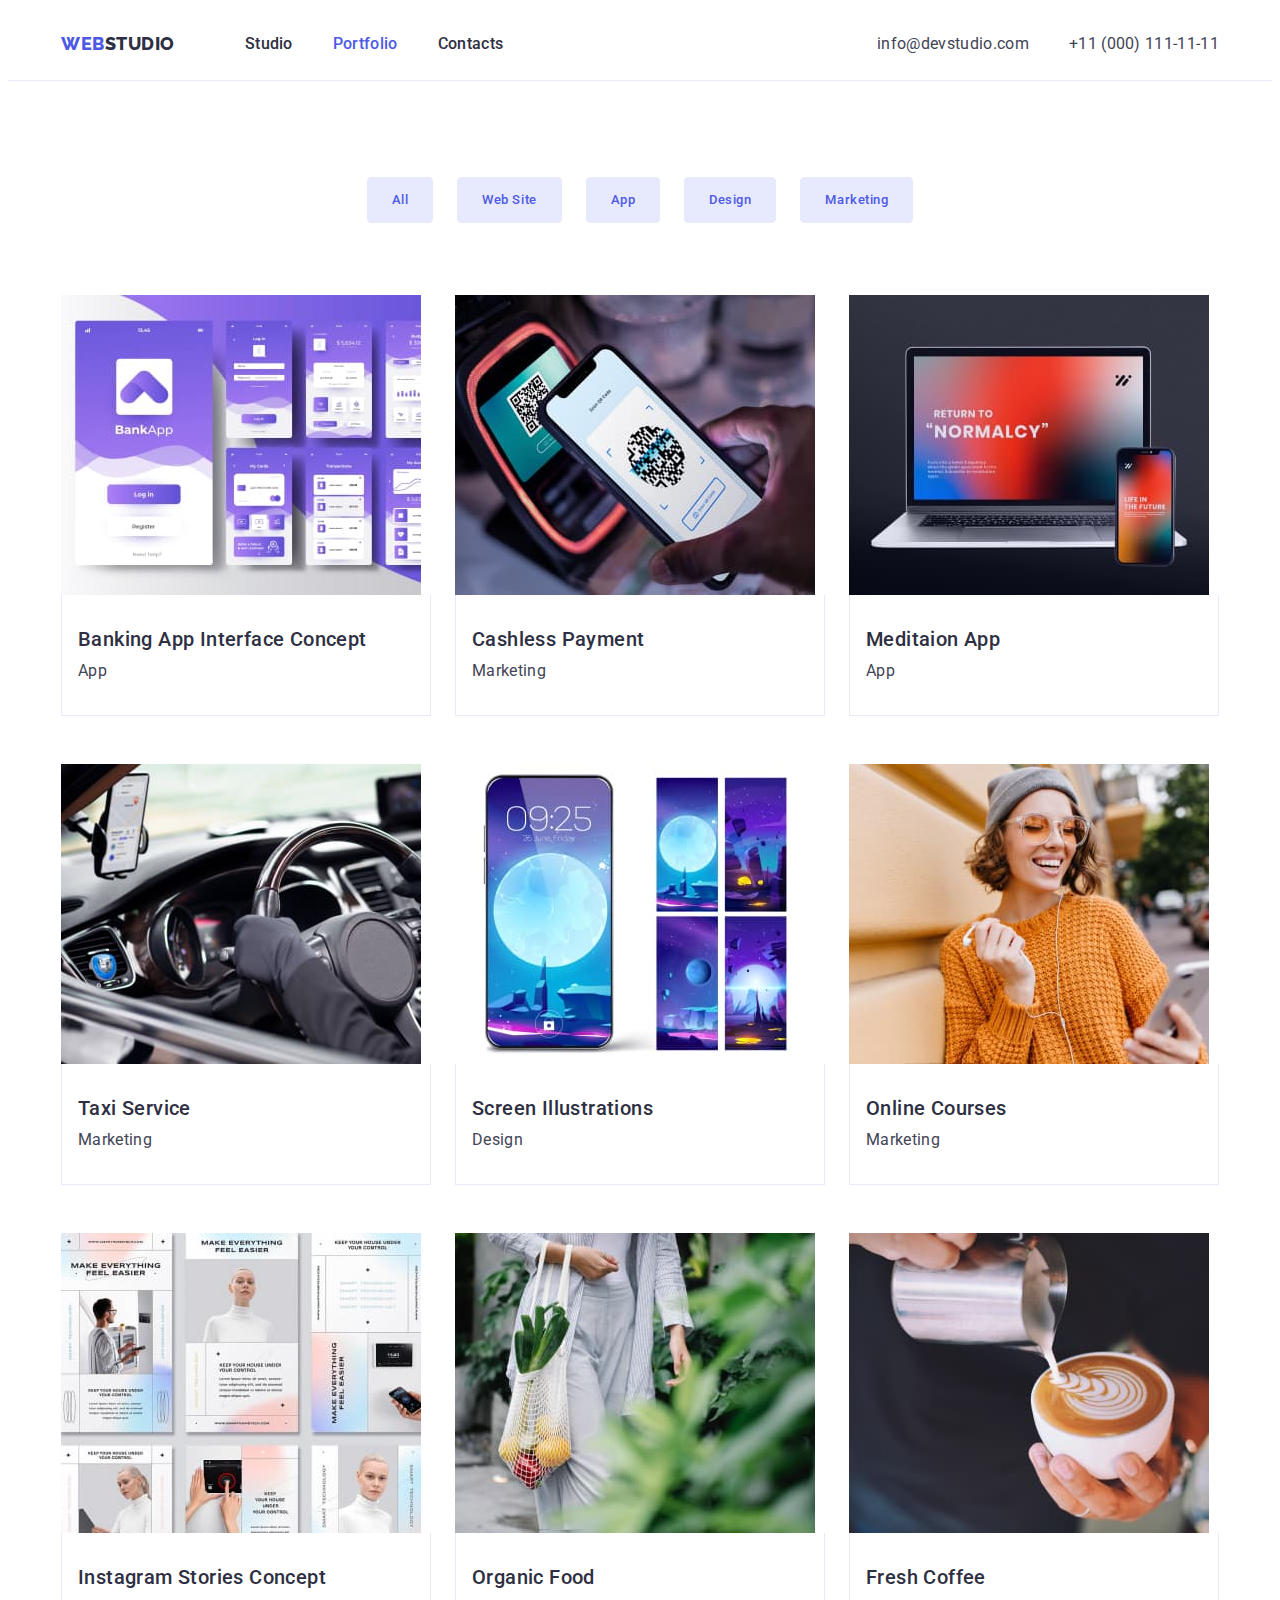
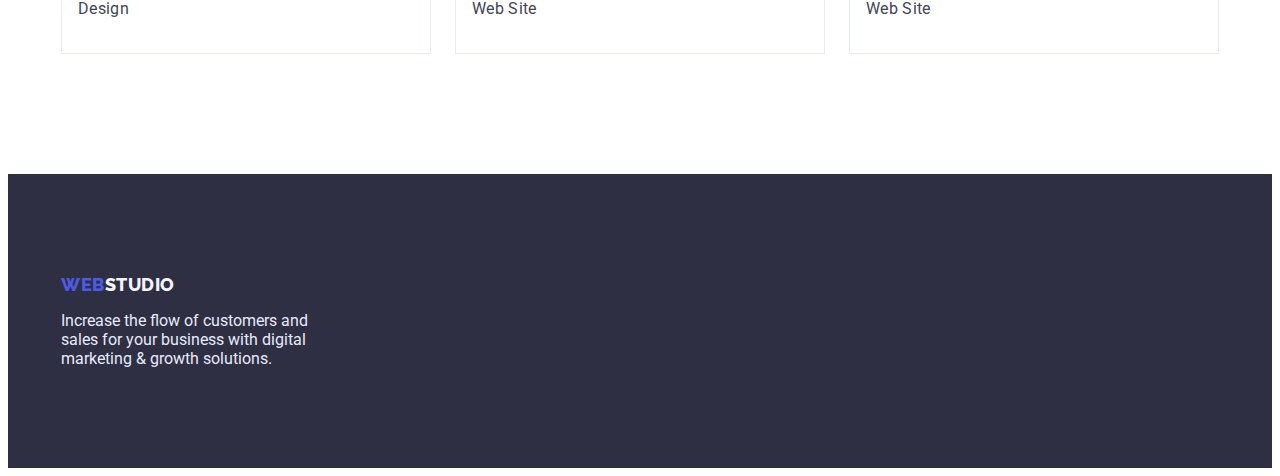
==== portfolio.html @ 72a043bc "Initial commit" ====
<!DOCTYPE html>
<html lang="en">
<head>
    <meta charset="UTF-8">
    <meta http-equiv="X-UA-Compatible" content="IE=edge">
    <meta name="viewport" content="width=device-width, initial-scale=1.0">
    <title>Webstudio</title>
    <link rel="preconnect" href="https://fonts.googleapis.com">
    <link rel="preconnect" href="https://fonts.gstatic.com" crossorigin>
    <link href="https://fonts.googleapis.com/css2?family=Raleway:wght@800&family=Roboto:wght@400;500;700;900&display=swap" rel="stylesheet">
    <link rel="stylesheet" href="https://cdnjs.cloudflare.com/ajax/libs/modern-normalize/1.1.0/modern-normalize.min.css" integrity="sha512-wpPYUAdjBVSE4KJnH1VR1HeZfpl1ub8YT/NKx4PuQ5NmX2tKuGu6U/JRp5y+Y8XG2tV+wKQpNHVUX03MfMFn9Q==" crossorigin="anonymous" referrerpolicy="no-referrer" />
    <link rel="stylesheet" href="./css/styles.css" />
</head>
<body>
   <!-- HEADER -->
   <header class="header">
        <div class="container header-container">
            <nav class="header-nav">
                <a class="header-logo link" href="./index.html">Web<span class="header-logo-span">Studio</span></a>
                <ul class="menu-list">
                    <li class="menu-item list"><a class="menu-link link" href="./index.html">Studio</a></li>
                    <li class="menu-item list"><a class="menu-active link" href="./portfolio.html">Portfolio</a></li>
                    <li class="menu-item list"><a class="menu-link link" href="">Contacts</a></li>
                </ul>
            </nav>
            <address>
        <!-- CONTACTS -->
                <ul class="header-contacts">
                    <li class="contacts-item list"><a class="contacts-link link" href="mailto:info@devstudio.com">info@devstudio.com</a></li>
                    <li class="contacts-item list"><a class="contacts-link link" href="tel:+110001111111">+11 (000) 111-11-11</a></li>            
                </ul>
            </address>
        </div>
    </header>
    <main>
        <section class="filter section">
            <div class="container">
                <h1 class="title-hidden">Portfolio</h1>
        <!-- FILTER -->
                    <ul class="filter-list">
                        <li class="filter-item list"><button class="filter-btn" type="button">All</button></li>
                        <li class="filter-item list"><button class="filter-btn" type="button">Web Site</button></li>
                        <li class="filter-item list"><button class="filter-btn" type="button">App</button></li>
                        <li class="filter-item list"><button class="filter-btn" type="button">Design</button></li>
                        <li class="filter-item list"><button class="filter-btn" type="button">Marketing</button></li>
                    </ul>
        <!-- SECTION -->
                    <ul class="section-list">
                        <li class="section-item list">
                            <img src="./images/portfolio/1.jpg" alt="banking-app" width="360" height="300" />
                            <div class="section-discription">
                                <h2 class="section-subtitle">Banking App Interface Concept</h3>
                                <p class="section-text">App</p>
                            </div>
                        </li>
                        <li class="section-item list">
                            <img src="./images/portfolio/2.jpg" alt="mobile-pay" width="360" height="300" />
                            <div class="section-discription">
                                <h2 class="section-subtitle">Cashless Payment</h3>
                                <p class="section-text">Marketing</p>
                            </div>
                        </li>
                        <li class="section-item list">
                            <img src="./images/portfolio/3.jpg" alt="mediation-app" width="360" height="300" />
                            <div class="section-discription">
                                <h2 class="section-subtitle">Meditaion App</h3>
                                <p class="section-text">App</p>
                            </div>
                        </li>
                        <li class="section-item list">
                            <img src="./images/portfolio/4.jpg" alt="driver" width="360" height="300" />
                            <div class="section-discription">
                                <h2 class="section-subtitle">Taxi Service</h3>
                                <p class="section-text">Marketing</p>
                            </div>
                        </li>
                        <li class="section-item list">
                            <img src="./images/portfolio/5.jpg" alt="wallpaper" width="360" height="300" />
                            <div class="section-discription">
                                <h2 class="section-subtitle">Screen Illustrations</h3>
                                <p class="section-text">Design</p>
                            </div>
                        </li>
                        <li class="section-item list">
                            <img src="./images/portfolio/6.jpg" alt="woman wit phone" width="360" height="300" />
                            <div class="section-discription">
                                <h2 class="section-subtitle">Online Courses</h3>
                                <p class="section-text">Marketing</p>
                            </div>
                        </li>
                        <li class="section-item list">
                            <img src="./images/portfolio/7.jpg" alt="collage" width="360" height="300" />
                            <div class="section-discription">
                                <h2 class="section-subtitle">Instagram Stories Concept</h3>
                                <p class="section-text">Design</p>
                            </div>
                        </li>
                        <li class="section-item list">
                            <img src="./images/portfolio/8.jpg" alt="woman with bag" width="360" height="300" />
                            <div class="section-discription">
                                <h2 class="section-subtitle">Organic Food</h3>
                                <p class="section-text">Web Site</p>
                            </div>
                        </li>
                        <li class="section-item list">
                            <img src="./images/portfolio/9.jpg" alt="coffee" width="360" height="300" />
                            <div class="section-discription">
                                <h2 class="section-subtitle">Fresh Coffee</h3>
                                <p class="section-text">Web Site</p>
                            </div>
                        </li>
                    </ul>
            </div>
        </section>
    </main>
     <!-- FOOTER -->
     <footer class="footer">
        <div class="container">
            <a class="footer-logo link" href="./index.html">Web<span class="footer-logo-span">Studio</span></a>
            <p class="footer-text text">Increase the flow of customers and sales for your business with digital marketing & growth solutions.</p>
        </div>
    </footer>
</body>
</html>
---- css/styles.css ----
:root {
--primary-color: #FFFFFF;
--secondary-color: #2E2F42;
--primary-font: 'Roboto', sans-serif;
--secondary-font: 'Raleway', sans-serif;
--primary-accent-color: #E7E9FC;
--secondary-accent-color: #4D5AE5;
--active-color: #404BBF;
--paragraph-color: #434455;
--light-bgc: #F4F4FD;
}


h1, h2, h3, h4, p {
    margin-top: 0;
    margin-bottom: 0;
}

ul, ol {
    margin-top: 0;
    margin-bottom: 0;
    padding-left: 0;
}

img {
    display: block;
    max-width: 100%;
    height: auto;
}

address {
    font-style: normal;
}

button {
    cursor: pointer;
}

.list {
    list-style: none;
}

.link {
    text-decoration: none;
}

body{
    background-color: var(--primary-color);
    font-family: var(--primary-font);
    font-size: 16px;
}

.container {
    width: 1158px;
    padding: 0 15px;
    margin: 0 auto;
}

/* ==========COMPONENTS========== */

.section {
    padding-top: 120px;
    padding-bottom: 120px;
}

.section-title {
    font-size: 36px;
    line-height: 1.11;
    letter-spacing: 0.02em;
    text-transform: capitalize;
    color: var(--secondary-color);
    margin-bottom: 72px;
    text-align: center;
}

.section-subtitle {
    font-weight: 500;
    font-size: 20px;
    line-height: 1.2;
    letter-spacing: 0.02em;
    color: var(--secondary-color);
    margin-bottom: 8px;

}

.section-text {
    line-height: 1.5;
    letter-spacing: 0.02em;
    color: var(--paragraph-color);
}

.menu-active {
    font-weight: 500;
    line-height: 1.5;
    letter-spacing: 0.02em;
    color: var(--secondary-accent-color);
}

/* ==========HEADER========== */

.header {
    border-bottom: 1px solid var(--primary-accent-color);
    padding-top: 24px;
    padding-bottom: 24px;
}

.header-container {
    display: flex;
    align-items: center;
    
}

.header-nav {
    display: flex;
    align-items: center;
    margin-right: auto;
}

.menu-list {
    display: flex;
    align-items: center;
    gap:40px;
}

.menu-item {

}

.header-logo {
    font-family: var(--secondary-font);
    font-weight: 800;
    font-size: 18px;
    line-height: 1.33;
    letter-spacing: 0.03em;
    text-transform: uppercase; 
    color: var(--secondary-accent-color);
    margin-right: 70px;
}

.header-logo-span {
    color: var(--secondary-color);
}

.menu-link {
    font-weight: 500;
    line-height: 1.5;
    letter-spacing: 0.02em;
    color: var(--secondary-color);
}

.menu-link:hover,
.menu-link:active,
.menu-link:focus {
    color: var(--secondary-accent-color);
}

/* ==========CONTACTS========== */

.header-contacts {
    display: flex;
    gap: 40px;
}

.contacts-item {
}

.contacts-link {
    line-height: 1.5;
    letter-spacing: 0.02em;
    color: var(--paragraph-color);
}

.contacts-link:hover,
.contacts-link:active,
.contacts-link:focus {
    color: var(--secondary-accent-color);
}

/* ==========HERO========== */

.hero {
    background-color: var(--secondary-color);
    padding-top: 188px;
    padding-bottom: 188px;
    text-align: center;
}

.hero-content {
 
}

.hero-title {
    max-width: 500px;
    font-size: 56px;
    line-height: 1.07;
    letter-spacing: 0.02em;
    color: var(--primary-color);
    margin-left: auto;
    margin-right: auto;
}

.hero-btn {
    font-weight: 500;
    line-height: 1.5;
    letter-spacing: 0.04em;
    color: var(--primary-color);
    background-color: var(--secondary-accent-color);
    margin-top: 48px;
    border-radius: 4px;
    padding: 16px 32px;
    border: none;
}

.hero-btn:hover,
.hero-btn:active,
.hero-btn:focus {
    background-color: var(--active-color);
}

/* ========== FEATURES ========== */

.features {
    padding-bottom: 0;
}
.features-container {

}


.features-list {
    display: flex;
    justify-content: space-between;
}

.features-item {
    flex-basis: calc((100% - 3*24px)/4);
}

.title-hidden {
    position: absolute;
    width: 1px;
    height: 1px;
    margin: -1px;
    border: 0;
    padding: 0;
    white-space: nowrap;
    clip-path: inset(100%);
    clip: rect(0 0 0 0);
    overflow: hidden;
  }

/* ========== EXAMPLES ========== */

.examples {
    padding-top: 120px;
    padding-bottom: 120px;
}

.examples-list {
    display: flex;
    justify-content: space-between;
    gap: 24px;
}

/* ========== OUR TEAM ========== */

.team {
    background-color: var(--light-bgc);
}

.team-list {
    display: flex;
    justify-content: space-between;
}



.team-item {
   background-color: var(--primary-color);
   text-align: center; 
   box-shadow: 
   0px 1px 6px rgba(46, 47, 66, 0.08), 
   0px 1px 1px rgba(46, 47, 66, 0.16), 
   0px 2px 1px rgba(46, 47, 66, 0.08);
   border-radius: 0px 0px 4px 4px;
}

.team-description {
padding: 32px 16px;

}

/* ========== FOOTER========== */

.footer {
    background-color: var(--secondary-color);
    padding-top: 100px;
    padding-bottom: 100px;
}

.footer-container {

}

.footer-logo {
    font-family: var(--secondary-font);
    font-weight: 800;
    font-size: 18px;
    line-height: 1.17;
    letter-spacing: 0.03em;
    text-transform: uppercase;
    color: var(--secondary-accent-color);

}

.footer-logo-span {
    color: var(--light-bgc);
}

.footer-text {
    color: var(--primary-accent-color);
    margin-top: 16px;
    width: 264px;
}

/* ========== FILTER========== */

.filter {
    padding-top: 96px;
}

.filter-list {
    display: flex;
    justify-content: center;
    margin-bottom: 72px;
    gap: 24px;
}

.filter-btn {
    font-family: var(--primary-font);
    font-weight: 500;
    line-height: 1.5;
    letter-spacing: 0.04em;
    background-color: var(--primary-accent-color);
    color: var(--secondary-accent-color);
    border-radius: 4px;
    border: 1px solid var(--primary-accent-color);
    padding: 12px 24px;
}

.filter-btn:hover,
.filter-btn:active,
.filter-btn:focus {
    background-color: var(--active-color);
    color: var(--primary-color);
}

/* ========== SECTION ========== */

.section-list {
    display: flex;
    column-gap: 24px;
    row-gap: 48px;
    flex-wrap: wrap;
}

.section-item {
    flex-basis: calc((100% - 2*24px)/3);
}

.section-discription{
    padding-top: 32px ;
    padding-bottom: 32px;
    padding-left: 16px;
    border-top: none;
    border-right: 1px solid var(--primary-accent-color);
    border-left: 1px solid var(--primary-accent-color);
    border-bottom: 1px solid var(--primary-accent-color);
}
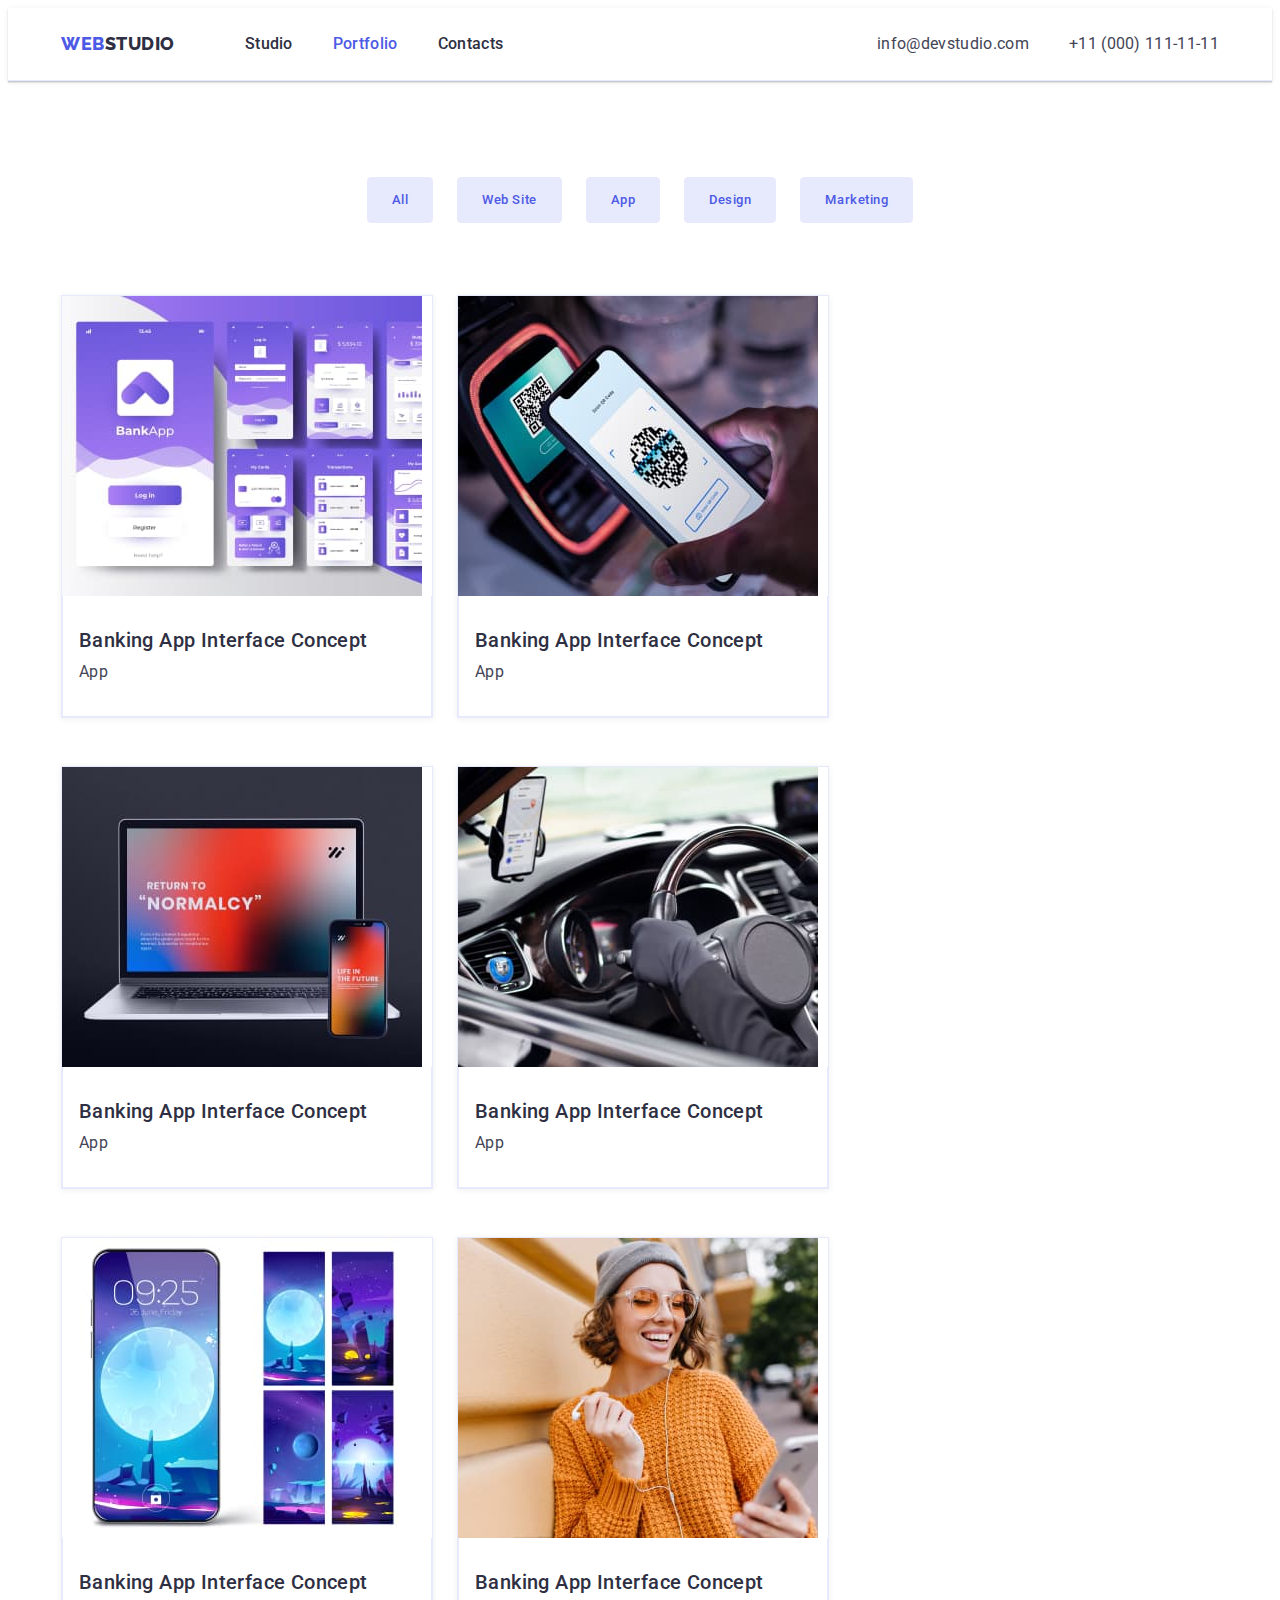
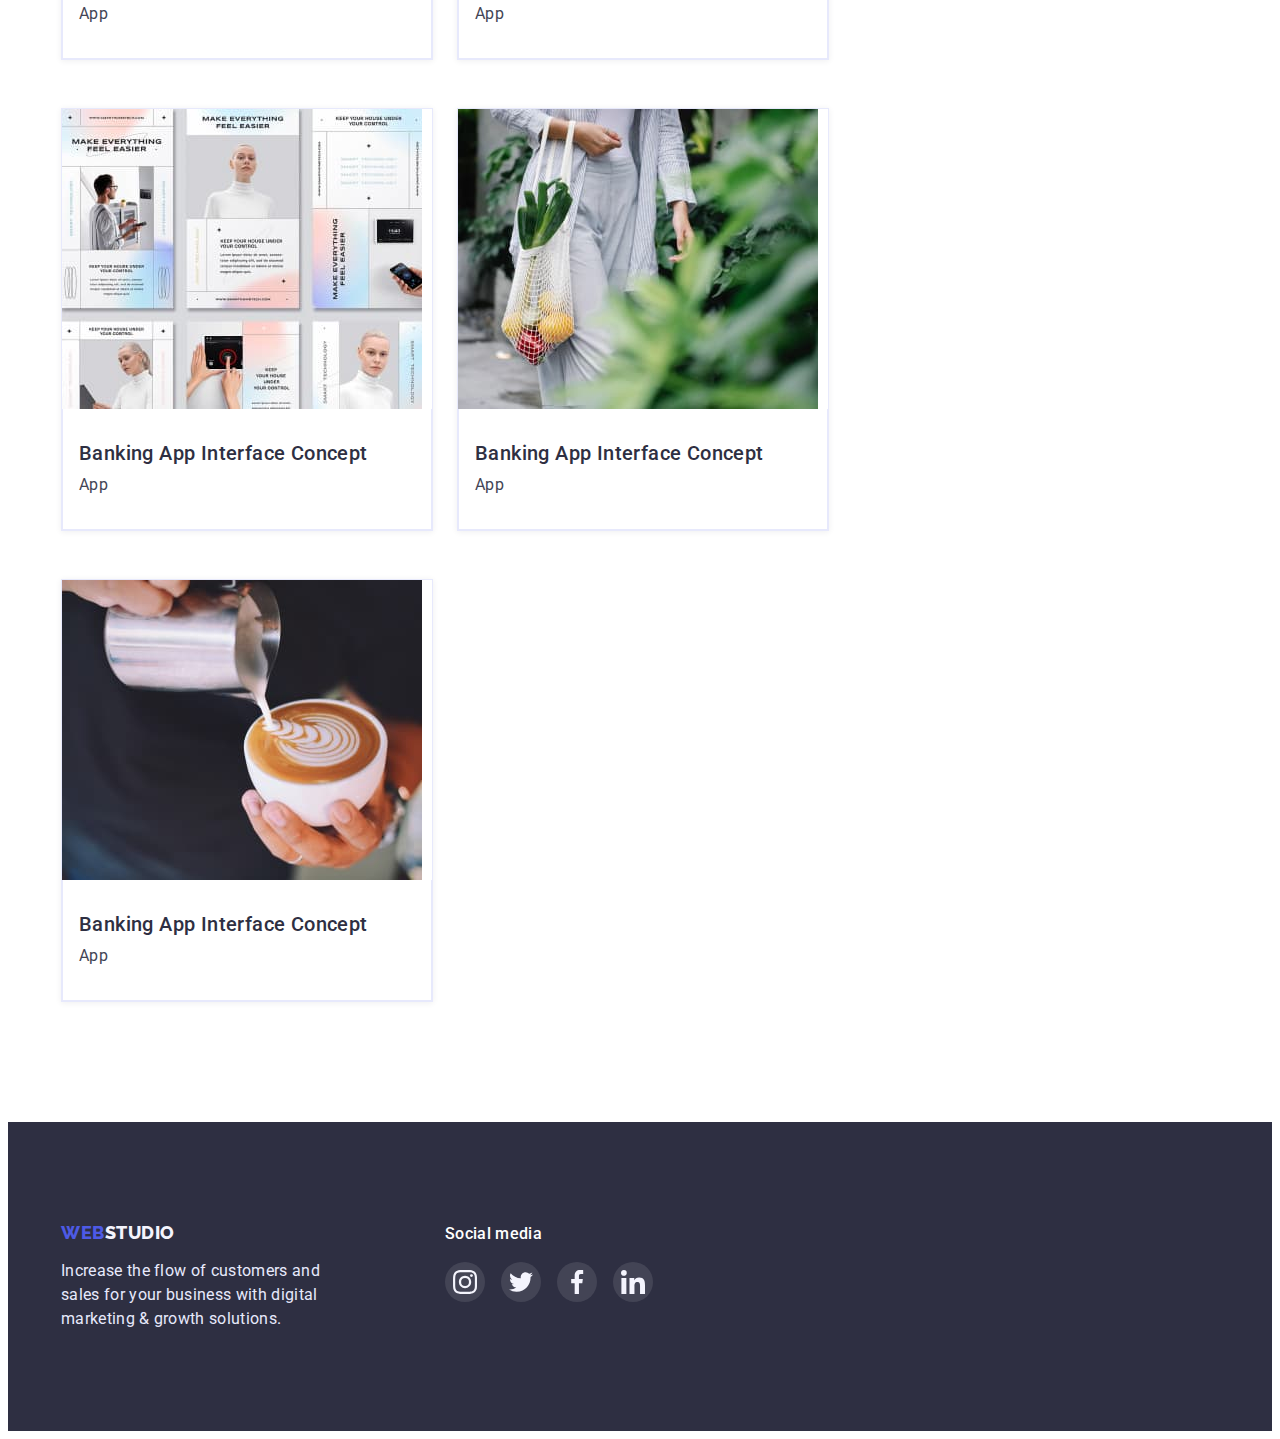
==== commit 1814ca71: "add icons to footer / add links to section in portfolio" ====
--- a/portfolio.html
+++ b/portfolio.html
@@ -47,67 +47,85 @@
         <!-- SECTION -->
                     <ul class="section-list">
                         <li class="section-item list">
-                            <img src="./images/portfolio/1.jpg" alt="banking-app" width="360" height="300" />
-                            <div class="section-discription">
-                                <h2 class="section-subtitle">Banking App Interface Concept</h3>
-                                <p class="section-text">App</p>
-                            </div>
+                            <a class="section-link link"  href="">
+                                <img src="./images/portfolio/1.jpg" alt="banking-app" width="360" height="300" />
+                                <div class="section-discription">
+                                    <h2 class="section-subtitle">Banking App Interface Concept</h2>
+                                    <p class="section-text">App</p>
+                                </div>
+                            </a>
                         </li>
                         <li class="section-item list">
-                            <img src="./images/portfolio/2.jpg" alt="mobile-pay" width="360" height="300" />
-                            <div class="section-discription">
-                                <h2 class="section-subtitle">Cashless Payment</h3>
-                                <p class="section-text">Marketing</p>
-                            </div>
+                            <a class="section-link link"  href="">
+                                <img src="./images/portfolio/2.jpg" alt="banking-app" width="360" height="300" />
+                                <div class="section-discription">
+                                    <h2 class="section-subtitle">Banking App Interface Concept</h2>
+                                    <p class="section-text">App</p>
+                                </div>
+                            </a>
                         </li>
                         <li class="section-item list">
-                            <img src="./images/portfolio/3.jpg" alt="mediation-app" width="360" height="300" />
-                            <div class="section-discription">
-                                <h2 class="section-subtitle">Meditaion App</h3>
-                                <p class="section-text">App</p>
-                            </div>
+                            <a class="section-link link"  href="">
+                                <img src="./images/portfolio/3.jpg" alt="banking-app" width="360" height="300" />
+                                <div class="section-discription">
+                                    <h2 class="section-subtitle">Banking App Interface Concept</h2>
+                                    <p class="section-text">App</p>
+                                </div>
+                            </a>
                         </li>
                         <li class="section-item list">
-                            <img src="./images/portfolio/4.jpg" alt="driver" width="360" height="300" />
-                            <div class="section-discription">
-                                <h2 class="section-subtitle">Taxi Service</h3>
-                                <p class="section-text">Marketing</p>
-                            </div>
+                            <a class="section-link link"  href="">
+                                <img src="./images/portfolio/4.jpg" alt="banking-app" width="360" height="300" />
+                                <div class="section-discription">
+                                    <h2 class="section-subtitle">Banking App Interface Concept</h2>
+                                    <p class="section-text">App</p>
+                                </div>
+                            </a>
                         </li>
                         <li class="section-item list">
-                            <img src="./images/portfolio/5.jpg" alt="wallpaper" width="360" height="300" />
-                            <div class="section-discription">
-                                <h2 class="section-subtitle">Screen Illustrations</h3>
-                                <p class="section-text">Design</p>
-                            </div>
+                            <a class="section-link link"  href="">
+                                <img src="./images/portfolio/5.jpg" alt="banking-app" width="360" height="300" />
+                                <div class="section-discription">
+                                    <h2 class="section-subtitle">Banking App Interface Concept</h2>
+                                    <p class="section-text">App</p>
+                                </div>
+                            </a>
                         </li>
                         <li class="section-item list">
-                            <img src="./images/portfolio/6.jpg" alt="woman wit phone" width="360" height="300" />
-                            <div class="section-discription">
-                                <h2 class="section-subtitle">Online Courses</h3>
-                                <p class="section-text">Marketing</p>
-                            </div>
+                            <a class="section-link link"  href="">
+                                <img src="./images/portfolio/6.jpg" alt="banking-app" width="360" height="300" />
+                                <div class="section-discription">
+                                    <h2 class="section-subtitle">Banking App Interface Concept</h2>
+                                    <p class="section-text">App</p>
+                                </div>
+                            </a>
                         </li>
                         <li class="section-item list">
-                            <img src="./images/portfolio/7.jpg" alt="collage" width="360" height="300" />
-                            <div class="section-discription">
-                                <h2 class="section-subtitle">Instagram Stories Concept</h3>
-                                <p class="section-text">Design</p>
-                            </div>
+                            <a class="section-link link"  href="">
+                                <img src="./images/portfolio/7.jpg" alt="banking-app" width="360" height="300" />
+                                <div class="section-discription">
+                                    <h2 class="section-subtitle">Banking App Interface Concept</h2>
+                                    <p class="section-text">App</p>
+                                </div>
+                            </a>
                         </li>
                         <li class="section-item list">
-                            <img src="./images/portfolio/8.jpg" alt="woman with bag" width="360" height="300" />
-                            <div class="section-discription">
-                                <h2 class="section-subtitle">Organic Food</h3>
-                                <p class="section-text">Web Site</p>
-                            </div>
+                            <a class="section-link link"  href="">
+                                <img src="./images/portfolio/8.jpg" alt="banking-app" width="360" height="300" />
+                                <div class="section-discription">
+                                    <h2 class="section-subtitle">Banking App Interface Concept</h2>
+                                    <p class="section-text">App</p>
+                                </div>
+                            </a>
                         </li>
                         <li class="section-item list">
-                            <img src="./images/portfolio/9.jpg" alt="coffee" width="360" height="300" />
-                            <div class="section-discription">
-                                <h2 class="section-subtitle">Fresh Coffee</h3>
-                                <p class="section-text">Web Site</p>
-                            </div>
+                            <a class="section-link link"  href="">
+                                <img src="./images/portfolio/9.jpg" alt="banking-app" width="360" height="300" />
+                                <div class="section-discription">
+                                    <h2 class="section-subtitle">Banking App Interface Concept</h2>
+                                    <p class="section-text">App</p>
+                                </div>
+                            </a>
                         </li>
                     </ul>
             </div>
@@ -115,9 +133,44 @@
     </main>
      <!-- FOOTER -->
      <footer class="footer">
-        <div class="container">
-            <a class="footer-logo link" href="./index.html">Web<span class="footer-logo-span">Studio</span></a>
-            <p class="footer-text text">Increase the flow of customers and sales for your business with digital marketing & growth solutions.</p>
+        <div class="container footer-container">
+            <div class="footer-left-side">
+                <a class="footer-logo link" href="./index.html">Web<span class="footer-logo-span">Studio</span></a>
+                <p class="footer-text section-text">Increase the flow of customers and sales for your business with digital marketing & growth solutions.</p>
+            </div>
+            <div class="footer-soc">
+                <h2 class="footer-soc-title">Social media</h2>
+                <ul class="footer-soc-list">
+                    <li class="footer-soc-item list">
+                        <a href="" class="footer-soc-link link">
+                            <svg class="footer-icon" width="24px" height="24px">
+                                <use href="./images/sprite.svg#icon-instagram"></use>
+                            </svg>
+                        </a>
+                    </li>
+                    <li class="footer-soc-item list">
+                        <a href="" class="footer-soc-link link">
+                            <svg class="footer-icon" width="24px" height="24px">
+                                <use href="./images/sprite.svg#icon-twitter"></use>
+                            </svg>
+                        </a>
+                    </li>
+                    <li class="footer-soc-item list">
+                        <a href="" class="footer-soc-link link">
+                            <svg class="footer-icon" width="24px" height="24px">
+                                <use href="./images/sprite.svg#icon-facebook"></use>
+                            </svg>
+                        </a>
+                    </li>
+                    <li class="footer-soc-item list">
+                        <a href="" class="footer-soc-link link">
+                            <svg class="footer-icon" width="24px" height="24px">
+                                <use href="./images/sprite.svg#icon-linkedin"></use>
+                            </svg>
+                        </a>
+                    </li>
+                </ul>
+            </div>
         </div>
     </footer>
 </body>
--- a/css/styles.css
+++ b/css/styles.css
@@ -8,8 +8,13 @@
 --active-color: #404BBF;
 --paragraph-color: #434455;
 --light-bgc: #F4F4FD;
-}
-
+--overlay: rgba(46, 47, 66, 0.7);
+--shadow-color: 
+    0px 1px 6px rgba(46, 47, 66, 0.08), 
+    0px 1px 1px rgba(46, 47, 66, 0.16), 
+    0px 2px 1px rgba(46, 47, 66, 0.08);
+--helper-color: #8E8F99;
+}
 
 h1, h2, h3, h4, p {
     margin-top: 0;
@@ -99,9 +104,10 @@
 /* ==========HEADER========== */
 
 .header {
-    border-bottom: 1px solid var(--primary-accent-color);
     padding-top: 24px;
     padding-bottom: 24px;
+    border-bottom: 1px solid var(--primary-accent-color);
+    box-shadow: var(--shadow-color);
 }
 
 .header-container {
@@ -183,6 +189,12 @@
     padding-top: 188px;
     padding-bottom: 188px;
     text-align: center;
+    background-image: 
+    linear-gradient(var(--overlay), var(--overlay)),
+    url(../images/hero/hero-bcg.jpg);
+    background-repeat: no-repeat;
+    background-size: cover;
+    background-position: center;
 }
 
 .hero-content {
@@ -222,8 +234,20 @@
 .features {
     padding-bottom: 0;
 }
-.features-container {
-
+
+.features-icon-list {
+    display: flex;
+    justify-content: center;
+    margin-bottom: 8px;
+    background-color: var(--light-bgc);
+    border-radius: 4px;
+
+}
+
+.features-icon {
+    width: 64px;
+    height: 64px;
+    margin: 24px 100px;
 }
 
 
@@ -273,21 +297,88 @@
     justify-content: space-between;
 }
 
-
-
 .team-item {
    background-color: var(--primary-color);
    text-align: center; 
-   box-shadow: 
-   0px 1px 6px rgba(46, 47, 66, 0.08), 
-   0px 1px 1px rgba(46, 47, 66, 0.16), 
-   0px 2px 1px rgba(46, 47, 66, 0.08);
-   border-radius: 0px 0px 4px 4px;
+   box-shadow: var(--shadow-color);
 }
 
 .team-description {
-padding: 32px 16px;
-
+    padding: 32px 16px;
+}
+
+.team-soc-list {
+    display: flex;
+    justify-content: center;
+    gap: 24px;
+    margin-top: 8px;
+}
+
+.team-soc-item {
+    width: 40px;
+    height: 40px;
+}
+
+.team-soc-link {
+    width: 100%;
+    height: 100%;
+    background-color: var(--secondary-accent-color);
+    display: flex;
+    justify-content: center;
+    align-items: center;
+    border-radius: 50%;
+}
+
+.team-soc-link:is(:hover, :focus, :active) {
+    background-color: var(--active-color);
+}
+
+.team-soc-icon {
+    fill: var(--light-bgc);
+}
+
+/* ========== CUSTOMERS ========== */
+
+.customers {
+    padding-top: 130px;
+    padding-bottom: 120px;
+}
+
+.container {
+    
+    
+}
+.customers-list {
+    display: flex;
+    justify-content: center;
+    gap: 24px;
+    margin-top: 72px;
+
+}
+.customers-item {
+    width: calc((100% - 120px) / 6);
+    height: 88px;
+}
+
+.customers-link {
+    width: 100%;
+    height: 100%;
+    display: flex;
+    border: 1px solid var(--helper-color);
+    border-radius: 4px;
+    justify-content: center;
+    text-align: center;
+    padding: 16px 32px;
+    color: var(--helper-color);
+}
+
+.customer-icon {
+    fill: currentColor;
+}
+
+.customers-link:is(:hover, :focus, :active) {
+    border: 1px solid var(--active-color);
+    color: var(--active-color);
 }
 
 /* ========== FOOTER========== */
@@ -296,10 +387,13 @@
     background-color: var(--secondary-color);
     padding-top: 100px;
     padding-bottom: 100px;
+    display: flex;
 }
 
 .footer-container {
-
+    display: flex;
+    gap: 120px;
+    align-items: baseline;
 }
 
 .footer-logo {
@@ -320,8 +414,53 @@
 .footer-text {
     color: var(--primary-accent-color);
     margin-top: 16px;
-    width: 264px;
-}
+    max-width: 264px;
+}
+
+.footer-soc {
+}
+
+.footer-soc-title {
+    font-weight: 500;
+    font-size: 16px;
+    line-height: 1.5;
+    letter-spacing: 0.02em;
+    color: var(--primary-color);
+}
+
+
+
+.footer-soc-list {
+    display: flex;
+    justify-content: center;
+    gap: 16px;
+    margin-top: 16px;
+
+
+}
+.footer-soc-item {
+    width: 40px;
+    height: 40px;
+}
+
+.footer-soc-link {
+    width: 100%;
+    height: 100%;
+    background-color: rgba(255, 255, 255, 0.1);;
+    display: flex;
+    border-radius: 50%;
+    justify-content: center;
+    align-items: center;
+}
+
+.footer-icon {
+    fill: var(--light-bgc);
+}
+
+.footer-soc-link:is(:hover, :focus, :active) {
+    background-color: #31D0AA;
+}
+
 
 /* ========== FILTER========== */
 
@@ -366,6 +505,20 @@
 
 .section-item {
     flex-basis: calc((100% - 2*24px)/3);
+    border: 1px solid var(--primary-accent-color);
+    box-shadow: 0px 1px 6px rgba(46, 47, 66, 0.08);
+}
+
+.section-link {
+}
+
+
+.section-item:hover,
+.section-item:focus,
+.section-item:active {
+    cursor: pointer;
+    border: 0.5px solid var(--light-bgc);
+    box-shadow: var(--shadow-color);
 }
 
 .section-discription{
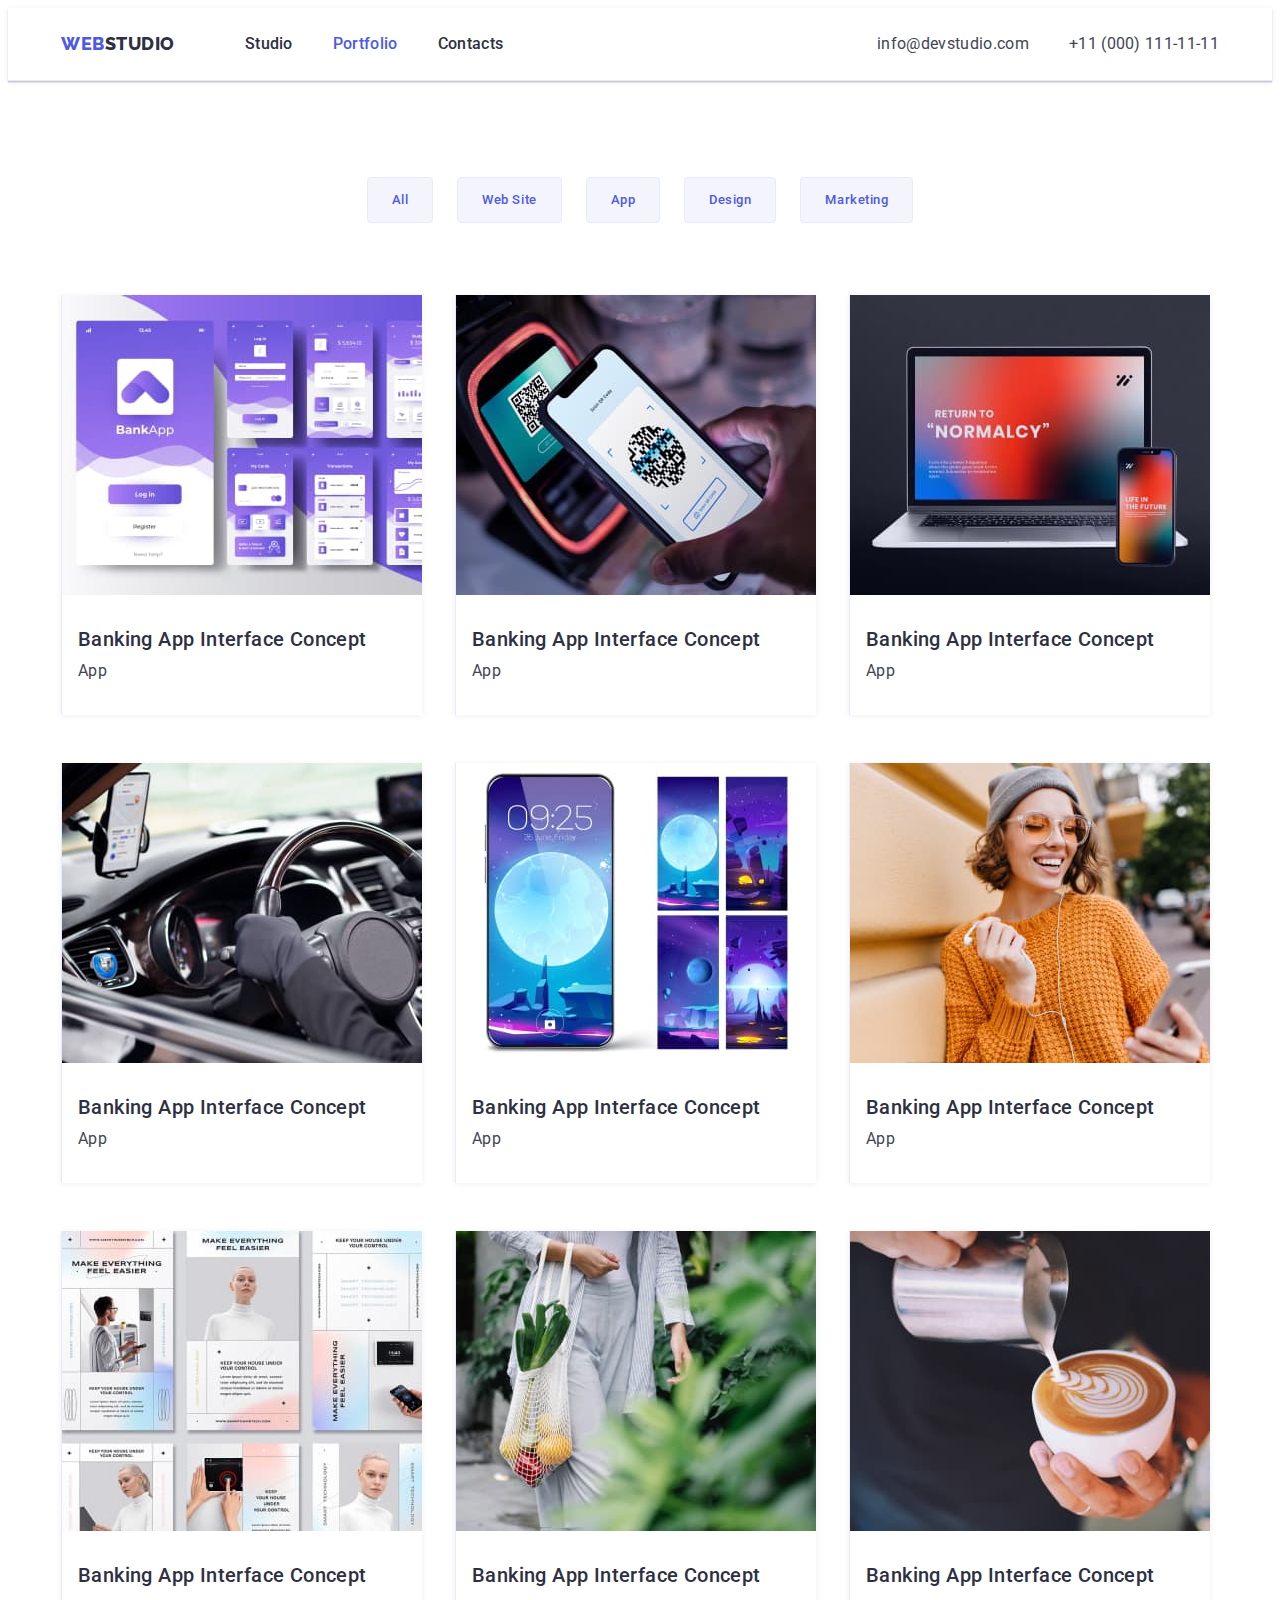
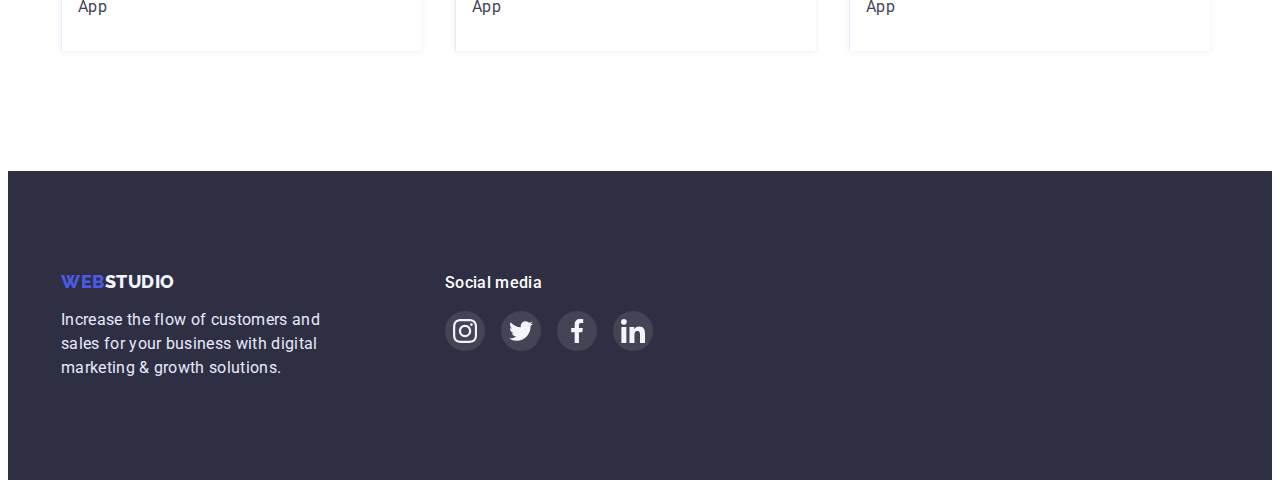
==== commit 1d4e283f: "add favicon / edit portfolio borders" ====
--- a/portfolio.html
+++ b/portfolio.html
@@ -5,10 +5,21 @@
     <meta http-equiv="X-UA-Compatible" content="IE=edge">
     <meta name="viewport" content="width=device-width, initial-scale=1.0">
     <title>Webstudio</title>
+    <!-- FAVICON -->
+    <link rel="apple-touch-icon" sizes="180x180" href="./favicon/apple-touch-icon.png">
+    <link rel="icon" type="image/png" sizes="32x32" href="./favicon/favicon-32x32.png">
+    <link rel="icon" type="image/png" sizes="16x16" href="./favicon/favicon-16x16.png">
+    <link rel="manifest" href="./favicon/site.webmanifest">
+    <link rel="mask-icon" href="./favicon/safari-pinned-tab.svg" color="#5bbad5">
+    <meta name="msapplication-TileColor" content="#da532c">
+    <meta name="theme-color" content="#ffffff">
+    <!-- FONT-FAMILY -->
     <link rel="preconnect" href="https://fonts.googleapis.com">
     <link rel="preconnect" href="https://fonts.gstatic.com" crossorigin>
     <link href="https://fonts.googleapis.com/css2?family=Raleway:wght@800&family=Roboto:wght@400;500;700;900&display=swap" rel="stylesheet">
+    <!-- NORMALIZE -->
     <link rel="stylesheet" href="https://cdnjs.cloudflare.com/ajax/libs/modern-normalize/1.1.0/modern-normalize.min.css" integrity="sha512-wpPYUAdjBVSE4KJnH1VR1HeZfpl1ub8YT/NKx4PuQ5NmX2tKuGu6U/JRp5y+Y8XG2tV+wKQpNHVUX03MfMFn9Q==" crossorigin="anonymous" referrerpolicy="no-referrer" />
+    <!-- MAIN-STYLES -->
     <link rel="stylesheet" href="./css/styles.css" />
 </head>
 <body>
--- a/css/styles.css
+++ b/css/styles.css
@@ -16,6 +16,14 @@
 --helper-color: #8E8F99;
 }
 
+body {
+    background-color: var(--primary-color);
+    font-family: var(--primary-font);
+    font-size: 16px;
+}
+
+/* ==========RESET========== */
+
 h1, h2, h3, h4, p {
     margin-top: 0;
     margin-bottom: 0;
@@ -49,19 +57,13 @@
     text-decoration: none;
 }
 
-body{
-    background-color: var(--primary-color);
-    font-family: var(--primary-font);
-    font-size: 16px;
-}
+/* ==========COMPONENTS========== */
 
 .container {
     width: 1158px;
     padding: 0 15px;
     margin: 0 auto;
 }
-
-/* ==========COMPONENTS========== */
 
 .section {
     padding-top: 120px;
@@ -113,7 +115,6 @@
 .header-container {
     display: flex;
     align-items: center;
-    
 }
 
 .header-nav {
@@ -126,10 +127,6 @@
     display: flex;
     align-items: center;
     gap:40px;
-}
-
-.menu-item {
-
 }
 
 .header-logo {
@@ -167,9 +164,6 @@
     gap: 40px;
 }
 
-.contacts-item {
-}
-
 .contacts-link {
     line-height: 1.5;
     letter-spacing: 0.02em;
@@ -185,6 +179,7 @@
 /* ==========HERO========== */
 
 .hero {
+    max-width: 1440px;
     background-color: var(--secondary-color);
     padding-top: 188px;
     padding-bottom: 188px;
@@ -193,12 +188,9 @@
     linear-gradient(var(--overlay), var(--overlay)),
     url(../images/hero/hero-bcg.jpg);
     background-repeat: no-repeat;
-    background-size: cover;
+    background-size: contain;
     background-position: center;
-}
-
-.hero-content {
- 
+    margin: 0 auto;
 }
 
 .hero-title {
@@ -238,18 +230,17 @@
 .features-icon-list {
     display: flex;
     justify-content: center;
+    align-items: center;
     margin-bottom: 8px;
     background-color: var(--light-bgc);
     border-radius: 4px;
-
+    height: 112px;
 }
 
 .features-icon {
     width: 64px;
     height: 64px;
-    margin: 24px 100px;
-}
-
+}
 
 .features-list {
     display: flex;
@@ -344,10 +335,6 @@
     padding-bottom: 120px;
 }
 
-.container {
-    
-    
-}
 .customers-list {
     display: flex;
     justify-content: center;
@@ -367,8 +354,7 @@
     border: 1px solid var(--helper-color);
     border-radius: 4px;
     justify-content: center;
-    text-align: center;
-    padding: 16px 32px;
+    align-items: center;
     color: var(--helper-color);
 }
 
@@ -392,7 +378,6 @@
 
 .footer-container {
     display: flex;
-    gap: 120px;
     align-items: baseline;
 }
 
@@ -404,7 +389,6 @@
     letter-spacing: 0.03em;
     text-transform: uppercase;
     color: var(--secondary-accent-color);
-
 }
 
 .footer-logo-span {
@@ -418,6 +402,7 @@
 }
 
 .footer-soc {
+    margin-left: 120px;
 }
 
 .footer-soc-title {
@@ -435,9 +420,8 @@
     justify-content: center;
     gap: 16px;
     margin-top: 16px;
-
-
-}
+}
+
 .footer-soc-item {
     width: 40px;
     height: 40px;
@@ -480,7 +464,7 @@
     font-weight: 500;
     line-height: 1.5;
     letter-spacing: 0.04em;
-    background-color: var(--primary-accent-color);
+    background-color: var(--light-bgc);
     color: var(--secondary-accent-color);
     border-radius: 4px;
     border: 1px solid var(--primary-accent-color);
@@ -492,6 +476,11 @@
 .filter-btn:focus {
     background-color: var(--active-color);
     color: var(--primary-color);
+    box-shadow: 
+    0px 3px 1px rgba(0, 0, 0, 0.1), 
+    0px 2px 1px rgba(0, 0, 0, 0.08), 
+    0px 2px 2px rgba(0, 0, 0, 0.12);
+    border: none;
 }
 
 /* ========== SECTION ========== */
@@ -504,20 +493,18 @@
 }
 
 .section-item {
+    display: flex;
     flex-basis: calc((100% - 2*24px)/3);
-    border: 1px solid var(--primary-accent-color);
+}
+
+.section-link {
+    display: block;
     box-shadow: 0px 1px 6px rgba(46, 47, 66, 0.08);
-}
-
-.section-link {
-}
-
-
-.section-item:hover,
-.section-item:focus,
-.section-item:active {
-    cursor: pointer;
-    border: 0.5px solid var(--light-bgc);
+    border-left: 1px solid var(--primary-accent-color);
+}
+
+.section-link:hover,
+.section-link:focus {
     box-shadow: var(--shadow-color);
 }
 
@@ -525,8 +512,4 @@
     padding-top: 32px ;
     padding-bottom: 32px;
     padding-left: 16px;
-    border-top: none;
-    border-right: 1px solid var(--primary-accent-color);
-    border-left: 1px solid var(--primary-accent-color);
-    border-bottom: 1px solid var(--primary-accent-color);
 }